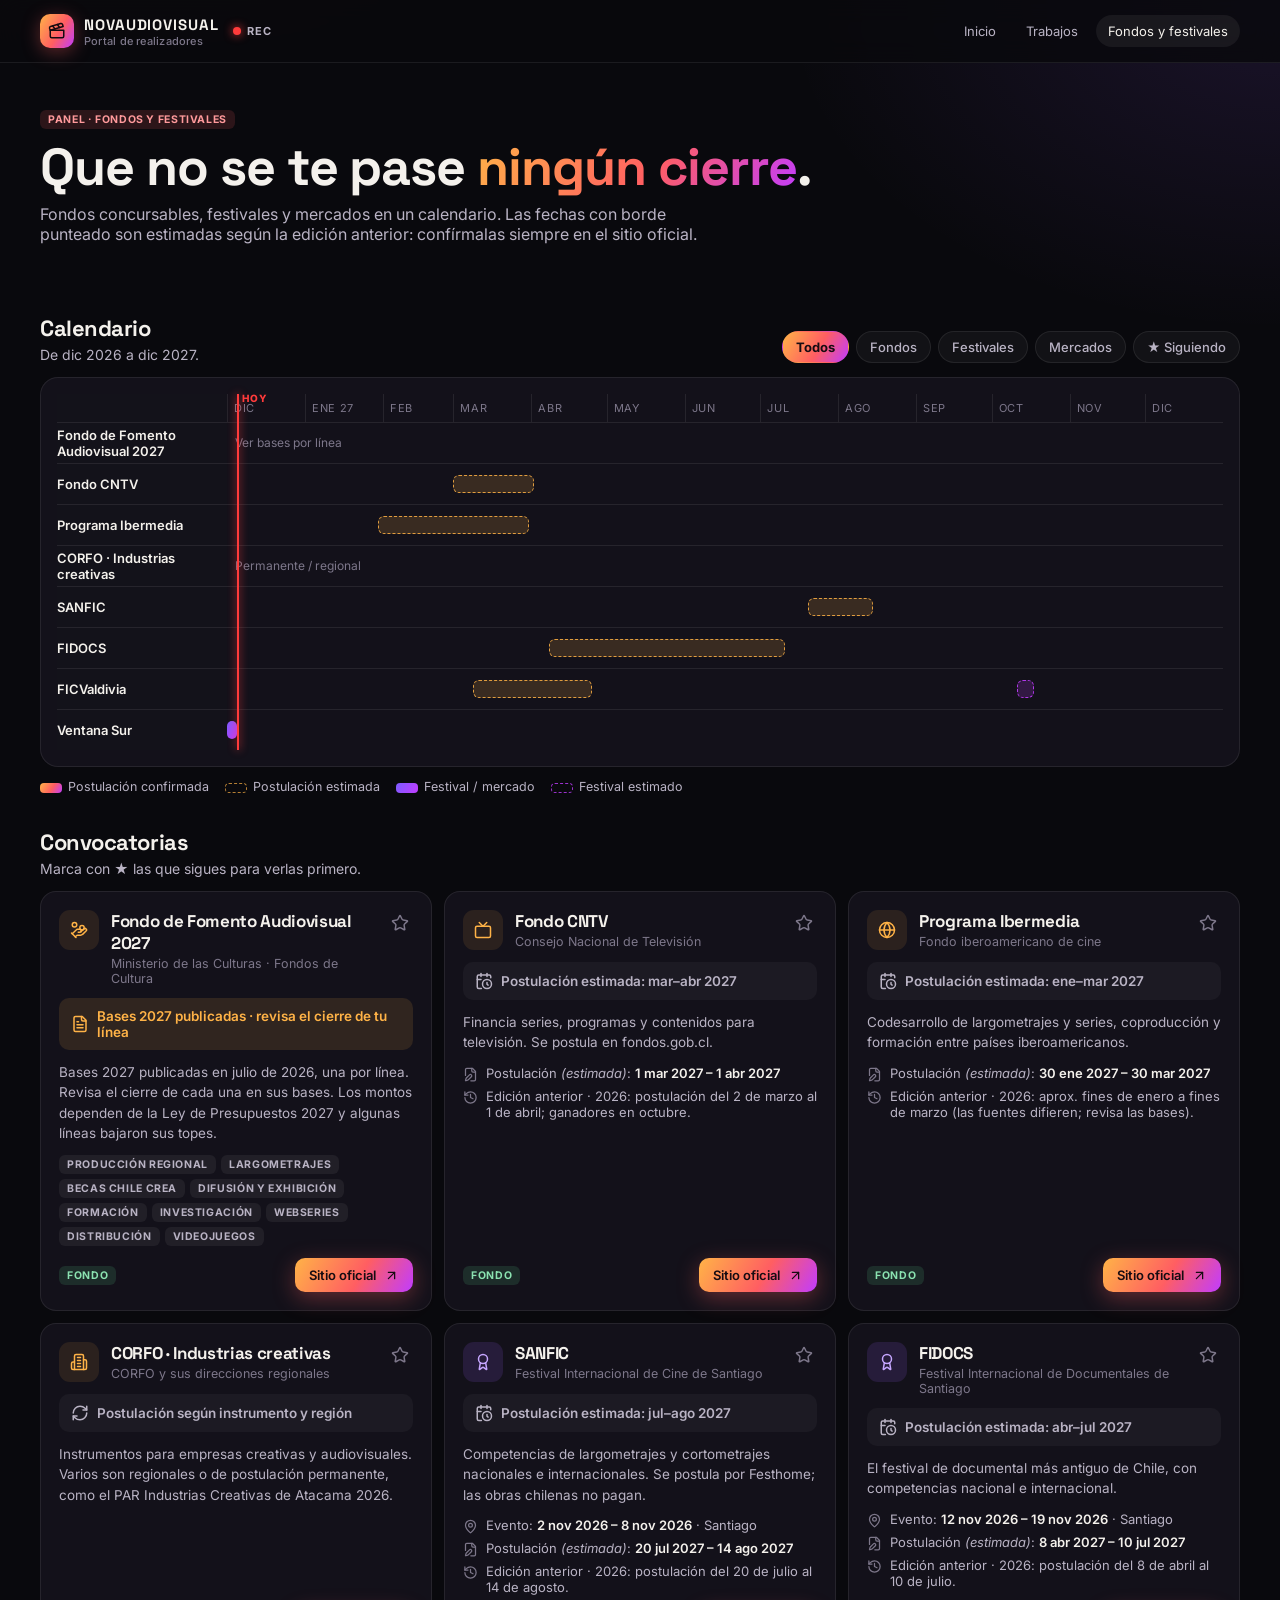
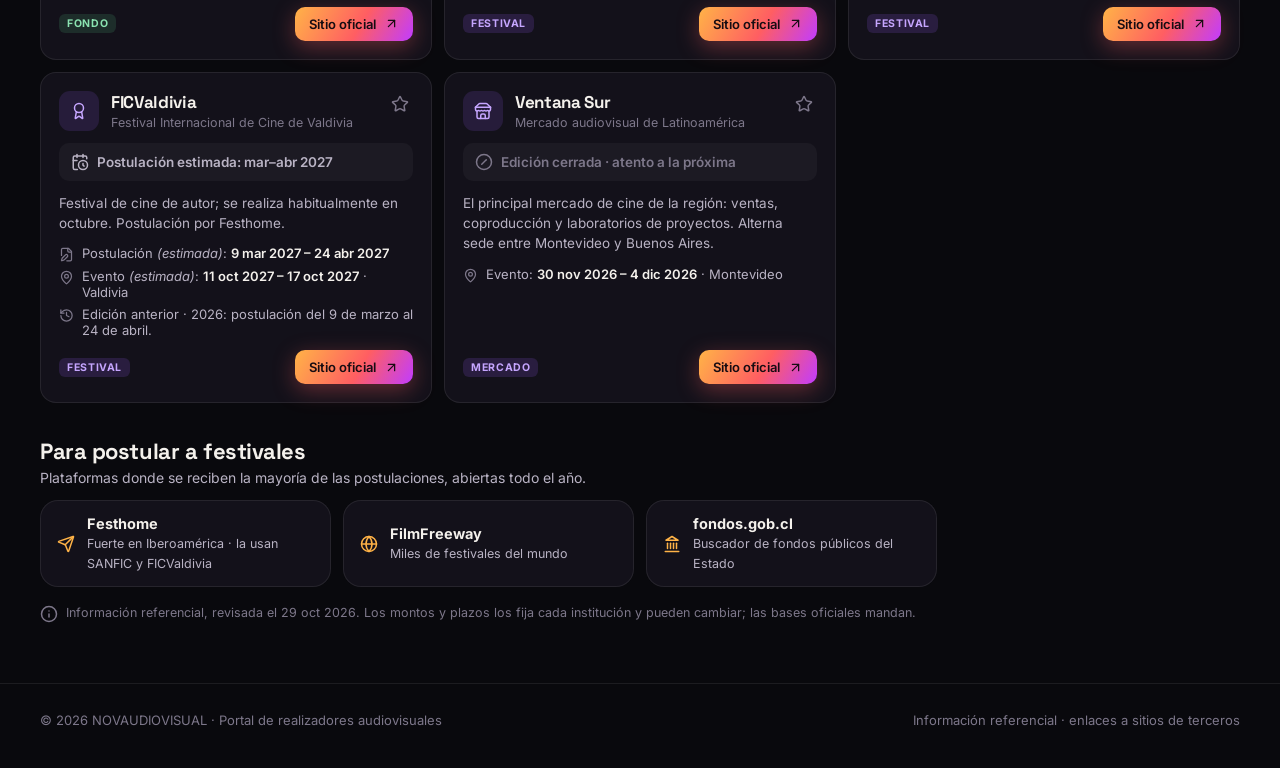
==== novaudiovisual-fondos.html @ a8619b36 "NOVAUDIOVISUAL: portada, panel Trabajos y panel Fondos y festivales Co-Authored-By: Claude Opus 5.5 " ====
<!DOCTYPE html>
<html lang="es">
<head>
  <meta charset="UTF-8" />
  <meta name="viewport" content="width=device-width, initial-scale=1.0, viewport-fit=cover" />
  <meta name="theme-color" content="#09090d" />
  <title>NOVAUDIOVISUAL · Fondos y festivales</title>
  <meta name="description" content="Calendario de fondos concursables, festivales y mercados audiovisuales: fechas de postulación confirmadas y ventanas estimadas, en un solo lugar." />
  <link rel="preconnect" href="https://fonts.googleapis.com" />
  <link href="https://fonts.googleapis.com/css2?family=Inter:wght@400;500;600;700;800&family=Space+Grotesk:wght@500;600;700&display=swap" rel="stylesheet" />
  <link rel="stylesheet" href="nova.css" />
  <script src="lucide.min.js"></script>
  <style>
    .hero{padding:44px 0 10px}
    .hero h1{font-size:clamp(30px,5vw,52px); line-height:1.02; margin:12px 0 10px; font-weight:700}
    .hero p.lead{color:var(--tx2); font-size:16px; max-width:680px; margin:0}

    .sec-head{display:flex; align-items:flex-end; justify-content:space-between; gap:16px; flex-wrap:wrap; margin:34px 0 14px}
    .sec-head h2{margin:0; font-size:22px}
    .sec-head p{margin:4px 0 0; color:var(--tx2); font-size:14px}
    .tabs{display:flex; gap:7px; flex-wrap:wrap}

    /* próximos hitos */
    .next{display:grid; grid-template-columns:repeat(auto-fill,minmax(230px,1fr)); gap:12px; margin-top:26px}
    .hito{padding:16px; display:flex; flex-direction:column; gap:6px}
    .hito .n{font-family:'Space Grotesk',sans-serif; font-size:34px; font-weight:700; line-height:1}
    .hito .n small{font-size:14px; font-weight:500; color:var(--tx2); margin-left:4px}
    .hito .t{font-weight:600}
    .hito .s{font-size:13px; color:var(--tx2)}

    /* línea de tiempo */
    .tl{padding:16px; overflow-x:auto}
    .tl-in{min-width:820px; position:relative}
    .tl-row{display:grid; grid-template-columns:170px 1fr; align-items:center; min-height:40px; border-top:1px solid var(--line)}
    .tl-row.head{border-top:0; min-height:28px}
    .tl-name{font-size:13px; font-weight:600; padding-right:10px; position:sticky; left:0; background:rgba(20,18,27,.95); z-index:2; height:100%; display:flex; align-items:center}
    .tl-track{position:relative; height:40px}
    .tl-months{display:grid; height:28px}
    .tl-months span{font-size:11px; color:var(--tx3); text-transform:uppercase; letter-spacing:.06em; border-left:1px solid var(--line); padding-left:6px; display:flex; align-items:center}
    .bar{position:absolute; top:11px; height:18px; border-radius:6px; min-width:6px}
    .bar.conv{background:var(--grad)}
    .bar.evento{background:linear-gradient(120deg,#7c5cff,#c13cff)}
    .bar.est{background:rgba(255,179,71,.16)!important; border:1.5px dashed rgba(255,179,71,.85)}
    .bar.est.evento{background:rgba(193,60,255,.18)!important; border-color:rgba(193,60,255,.9)}
    .today{position:absolute; top:0; bottom:0; width:2px; background:var(--rec); box-shadow:0 0 8px var(--rec); z-index:3}
    .today::after{content:'HOY'; position:absolute; top:-2px; left:5px; font-size:10px; font-weight:800; color:var(--rec); letter-spacing:.1em}
    .legend{display:flex; flex-wrap:wrap; gap:16px; font-size:12.5px; color:var(--tx2); margin-top:12px}
    .legend i{display:inline-block; width:22px; height:10px; border-radius:4px; margin-right:6px; vertical-align:middle}

    /* tarjetas */
    .grid{display:grid; grid-template-columns:repeat(auto-fill,minmax(340px,1fr)); gap:12px}
    .card{display:flex; flex-direction:column; gap:12px; padding:18px; border-radius:16px; background:var(--panel); border:1px solid var(--line)}
    .card.sigo{border-color:rgba(255,179,71,.45)}
    .card .top{display:flex; align-items:flex-start; gap:12px}
    .card .ico{width:40px; height:40px; border-radius:11px; display:grid; place-items:center; background:rgba(255,179,71,.1); color:var(--amber); flex:none}
    .card.festival .ico,.card.mercado .ico{background:rgba(155,92,255,.14); color:#c6a6ff}
    .card h3{margin:0; font-size:17px}
    .card .org{font-size:12.5px; color:var(--tx3); margin-top:2px}
    .star{margin-left:auto; background:none; border:0; color:var(--tx3); cursor:pointer; padding:4px; border-radius:8px}
    .star:hover{color:var(--tx)}
    .star.on{color:var(--amber)}
    .star.on svg{fill:currentColor}
    .status{display:flex; align-items:center; gap:8px; font-size:13.5px; font-weight:600; padding:10px 12px; border-radius:10px; background:rgba(255,255,255,.04)}
    .status.open{background:rgba(90,210,140,.12); color:#8be3b1}
    .status.soon{background:rgba(255,179,71,.12); color:var(--amber)}
    .status.est{background:rgba(255,255,255,.04); color:var(--tx2)}
    .status.closed{color:var(--tx3)}
    .dates{display:grid; gap:6px; font-size:13px; color:var(--tx2); margin:0; padding:0; list-style:none}
    .dates li{display:flex; gap:8px; align-items:flex-start}
    .dates b{color:var(--tx); font-weight:600}
    .dates .icon{width:15px; height:15px; margin-top:2px; color:var(--tx3)}
    .card .desc{margin:0; color:var(--tx2); font-size:13.5px; line-height:1.5}
    .lines{display:flex; flex-wrap:wrap; gap:5px}
    .card .actions{display:flex; gap:8px; flex-wrap:wrap; margin-top:auto}
    .card .btn{padding:9px 14px; font-size:13px; border-radius:10px}
    .empty{color:var(--tx3); font-size:14px; padding:20px 0}

    .tools{display:grid; grid-template-columns:repeat(auto-fill,minmax(250px,1fr)); gap:12px}
    .tool{display:flex; gap:12px; align-items:center; padding:14px 16px; text-decoration:none}
    .tool:hover{border-color:var(--line2)}
    .tool .icon{color:var(--amber)}
    .tool b{display:block; font-size:14.5px}
    .tool span{font-size:12.5px; color:var(--tx2)}
    .notice{margin-top:18px; font-size:12.5px; color:var(--tx3); display:flex; gap:8px; align-items:flex-start}

    @media (max-width:520px){ .grid{grid-template-columns:1fr} .hero{padding-top:28px} .tl-row{grid-template-columns:120px 1fr} }
  </style>
</head>
<body>

<header class="topbar">
  <div class="wrap">
    <a class="brand" href="index.html">
      <span class="logo"><i data-lucide="clapperboard" class="icon"></i></span>
      <span>NOVAUDIOVISUAL<small>Portal de realizadores</small></span>
    </a>
    <span class="rec">REC</span>
    <nav>
      <a href="index.html">Inicio</a>
      <a href="novaudiovisual-trabajos.html">Trabajos</a>
      <a href="novaudiovisual-fondos.html" class="on">Fondos y festivales</a>
    </nav>
  </div>
</header>

<main class="wrap">

  <section class="hero">
    <span class="tag cl">Panel · Fondos y festivales</span>
    <h1>Que no se te pase <span class="grad-text">ningún cierre</span>.</h1>
    <p class="lead">Fondos concursables, festivales y mercados en un calendario. Las fechas con borde punteado son estimadas según la edición anterior: confírmalas siempre en el sitio oficial.</p>
    <div id="next" class="next"></div>
  </section>

  <section>
    <div class="sec-head">
      <div>
        <h2>Calendario</h2>
        <p id="range"></p>
      </div>
      <div id="filters" class="tabs"></div>
    </div>
    <div class="glass tl"><div id="tl" class="tl-in"></div></div>
    <div class="legend">
      <span><i style="background:var(--grad)"></i>Postulación confirmada</span>
      <span><i style="border:1.5px dashed rgba(255,179,71,.7)"></i>Postulación estimada</span>
      <span><i style="background:linear-gradient(120deg,#7c5cff,#c13cff)"></i>Festival / mercado</span>
      <span><i style="border:1.5px dashed rgba(193,60,255,.8)"></i>Festival estimado</span>
    </div>
  </section>

  <section>
    <div class="sec-head">
      <div>
        <h2>Convocatorias</h2>
        <p>Marca con ★ las que sigues para verlas primero.</p>
      </div>
    </div>
    <div id="grid" class="grid"></div>
  </section>

  <section>
    <div class="sec-head"><div><h2>Para postular a festivales</h2><p>Plataformas donde se reciben la mayoría de las postulaciones, abiertas todo el año.</p></div></div>
    <div class="tools">
      <a class="glass tool" href="https://festhome.com/" target="_blank" rel="noopener"><i data-lucide="send" class="icon"></i><div><b>Festhome</b><span>Fuerte en Iberoamérica · la usan SANFIC y FICValdivia</span></div></a>
      <a class="glass tool" href="https://filmfreeway.com/" target="_blank" rel="noopener"><i data-lucide="globe" class="icon"></i><div><b>FilmFreeway</b><span>Miles de festivales del mundo</span></div></a>
      <a class="glass tool" href="https://www.fondos.gob.cl/" target="_blank" rel="noopener"><i data-lucide="landmark" class="icon"></i><div><b>fondos.gob.cl</b><span>Buscador de fondos públicos del Estado</span></div></a>
    </div>
    <p class="notice"><i data-lucide="info" class="icon"></i> <span>Información referencial, revisada el <span id="rev"></span>. Los montos y plazos los fija cada institución y pueden cambiar; las bases oficiales mandan.</span></p>
  </section>
</main>

<footer class="foot">
  <div class="wrap">
    <span>© <span id="yr"></span> NOVAUDIOVISUAL · Portal de realizadores audiovisuales</span>
    <span>Información referencial · enlaces a sitios de terceros</span>
  </div>
</footer>

<script>
(() => {
  const REVISADO = '2026-10-29';

  // Cada ventana: k = conv (postulación) | evento; est = estimada según edición anterior
  const ITEMS = [
    {id:'fondo-audiovisual', tipo:'fondo', n:'Fondo de Fomento Audiovisual 2027', org:'Ministerio de las Culturas · Fondos de Cultura', icon:'hand-coins',
     u:'https://www.fondosdecultura.cl/', bases:true,
     d:'Bases 2027 publicadas en julio de 2026, una por línea. Revisa el cierre de cada una en sus bases. Los montos dependen de la Ley de Presupuestos 2027 y algunas líneas bajaron sus topes.',
     lines:['Producción regional','Largometrajes','Becas Chile Crea','Difusión y exhibición','Formación','Investigación','Webseries','Distribución','Videojuegos'],
     w:[]},
    {id:'cntv', tipo:'fondo', n:'Fondo CNTV', org:'Consejo Nacional de Televisión', icon:'tv',
     u:'https://www.cntv.cl/', d:'Financia series, programas y contenidos para televisión. Se postula en fondos.gob.cl.',
     prev:'2026: postulación del 2 de marzo al 1 de abril; ganadores en octubre.',
     w:[{k:'conv', a:'2027-03-01', b:'2027-04-01', est:true}]},
    {id:'ibermedia', tipo:'fondo', n:'Programa Ibermedia', org:'Fondo iberoamericano de cine', icon:'globe',
     u:'https://www.programaibermedia.com/', d:'Codesarrollo de largometrajes y series, coproducción y formación entre países iberoamericanos.',
     prev:'2026: aprox. fines de enero a fines de marzo (las fuentes difieren; revisa las bases).',
     w:[{k:'conv', a:'2027-01-30', b:'2027-03-30', est:true}]},
    {id:'corfo', tipo:'fondo', n:'CORFO · Industrias creativas', org:'CORFO y sus direcciones regionales', icon:'building-2',
     u:'https://www.corfo.cl/', d:'Instrumentos para empresas creativas y audiovisuales. Varios son regionales o de postulación permanente, como el PAR Industrias Creativas de Atacama 2026.',
     permanente:true, w:[]},
    {id:'sanfic', tipo:'festival', n:'SANFIC', org:'Festival Internacional de Cine de Santiago', icon:'award',
     u:'https://sanfic.com/', d:'Competencias de largometrajes y cortometrajes nacionales e internacionales. Se postula por Festhome; las obras chilenas no pagan.',
     prev:'2026: postulación del 20 de julio al 14 de agosto.',
     w:[{k:'evento', a:'2026-11-02', b:'2026-11-08', lugar:'Santiago'}, {k:'conv', a:'2027-07-20', b:'2027-08-14', est:true}]},
    {id:'fidocs', tipo:'festival', n:'FIDOCS', org:'Festival Internacional de Documentales de Santiago', icon:'award',
     u:'https://fidocs.cl/', d:'El festival de documental más antiguo de Chile, con competencias nacional e internacional.',
     prev:'2026: postulación del 8 de abril al 10 de julio.',
     w:[{k:'evento', a:'2026-11-12', b:'2026-11-19', lugar:'Santiago'}, {k:'conv', a:'2027-04-08', b:'2027-07-10', est:true}]},
    {id:'ficvaldivia', tipo:'festival', n:'FICValdivia', org:'Festival Internacional de Cine de Valdivia', icon:'award',
     u:'https://ficvaldivia.cl/', d:'Festival de cine de autor; se realiza habitualmente en octubre. Postulación por Festhome.',
     prev:'2026: postulación del 9 de marzo al 24 de abril.',
     w:[{k:'conv', a:'2027-03-09', b:'2027-04-24', est:true}, {k:'evento', a:'2027-10-11', b:'2027-10-17', est:true, lugar:'Valdivia'}]},
    {id:'ventana-sur', tipo:'mercado', n:'Ventana Sur', org:'Mercado audiovisual de Latinoamérica', icon:'store',
     u:'https://ventana-sur.com/', d:'El principal mercado de cine de la región: ventas, coproducción y laboratorios de proyectos. Alterna sede entre Montevideo y Buenos Aires.',
     w:[{k:'evento', a:'2026-11-30', b:'2026-12-04', lugar:'Montevideo'}]}
  ];

  const TIPOS = {fondo:'Fondo', festival:'Festival', mercado:'Mercado'};
  const FILTERS = [['todos','Todos'],['fondo','Fondos'],['festival','Festivales'],['mercado','Mercados'],['sigo','★ Siguiendo']];
  const MES = ['ene','feb','mar','abr','may','jun','jul','ago','sep','oct','nov','dic'];
  const DAY = 864e5;

  const $ = s => document.querySelector(s);
  const icons = () => window.lucide && lucide.createIcons();
  const store = {
    get(k,d){ try{ return JSON.parse(localStorage.getItem(k)) ?? d }catch{ return d } },
    set(k,v){ try{ localStorage.setItem(k, JSON.stringify(v)) }catch{} }
  };
  const D = s => new Date(s + 'T00:00:00');
  const fmt = d => `${d.getDate()} ${MES[d.getMonth()]} ${d.getFullYear()}`;
  const fmtMes = d => `${MES[d.getMonth()]} ${d.getFullYear()}`;
  const today = new Date(); today.setHours(0,0,0,0);
  const days = (a,b) => Math.round((b - a) / DAY);

  let filter = new URLSearchParams(location.search).get('f') || 'todos';
  if(!FILTERS.some(f => f[0]===filter)) filter = 'todos';
  let sigo = store.get('nova_sigo', []);

  // Estado de un ítem: la ventana vigente o la próxima
  function status(it){
    if(it.bases)      return {c:'soon', t:'Bases 2027 publicadas · revisa el cierre de tu línea', ico:'file-text'};
    if(it.permanente) return {c:'est',  t:'Postulación según instrumento y región', ico:'refresh-cw'};
    const w = it.w.filter(x => D(x.b) >= today).sort((x,y) => D(x.a) - D(y.a))[0];
    if(!w) return {c:'closed', t:'Edición cerrada · atento a la próxima', ico:'circle-slash'};
    const a = D(w.a), b = D(w.b), conv = w.k==='conv';
    if(a <= today){
      if(w.est) return {c:'est', t:`Posiblemente ${conv?'abierta':'en curso'} (estimado)`, ico:'help-circle'};
      const n = days(today,b);
      return {c:'open', t: conv ? `Abierta · cierra en ${n} día${n===1?'':'s'}` : `En curso · termina en ${n} día${n===1?'':'s'}`, ico:'radio'};
    }
    const what = conv ? 'Postulación' : (it.tipo==='mercado' ? 'Mercado' : 'Festival');
    if(w.est) return {c:'est', t:`${what} estimada: ${MES[a.getMonth()]}${a.getMonth()!==b.getMonth()?'–'+MES[b.getMonth()]:''} ${b.getFullYear()}`, ico:'calendar-clock'};
    const n = days(today,a);
    return {c:'soon', t:`${what} en ${n} día${n===1?'':'s'} · ${fmt(a)}`, ico:'calendar-check'};
  }

  function visible(){
    return ITEMS.filter(it => filter==='todos' || (filter==='sigo' ? sigo.includes(it.id) : it.tipo===filter));
  }

  // ----- próximos hitos (solo fechas confirmadas) -----
  function renderNext(){
    const hitos = [];
    ITEMS.forEach(it => it.w.forEach(w => {
      if(w.est) return;
      const a = D(w.a), b = D(w.b);
      if(a > today) hitos.push({it, w, d:a, verbo: w.k==='conv' ? 'abre postulación' : 'comienza'});
      else if(b >= today) hitos.push({it, w, d:b, verbo: w.k==='conv' ? 'cierra postulación' : 'termina'});
    }));
    hitos.sort((x,y) => x.d - y.d);
    $('#next').innerHTML = hitos.slice(0,4).map(h => {
      const n = days(today,h.d);
      return `<div class="glass hito">
        <span class="n">${n===0?'Hoy':n}${n===0?'':`<small>día${n===1?'':'s'}</small>`}</span>
        <span class="t">${h.it.n} ${h.verbo}</span>
        <span class="s">${fmt(h.d)}${h.w.lugar?' · '+h.w.lugar:''}</span>
      </div>`;
    }).join('');
  }

  // ----- línea de tiempo: mes actual + 12 -----
  const start = new Date(today.getFullYear(), today.getMonth(), 1);
  const end = new Date(today.getFullYear(), today.getMonth() + 13, 1);
  const span = end - start;
  const pct = d => Math.max(0, Math.min(100, (d - start) / span * 100));

  function renderTL(){
    $('#range').textContent = `De ${fmtMes(start)} a ${fmtMes(new Date(end - DAY))}.`;
    const months = [];
    for(let i=0;i<13;i++) months.push(new Date(start.getFullYear(), start.getMonth()+i, 1));
    const head = `<div class="tl-row head"><div class="tl-name"></div><div class="tl-months" style="grid-template-columns:${months.map(m => (new Date(m.getFullYear(),m.getMonth()+1,1)-m)+'fr').join(' ')}">${months.map(m => `<span>${MES[m.getMonth()]}${m.getMonth()===0?' '+String(m.getFullYear()).slice(2):''}</span>`).join('')}</div></div>`;
    const rows = visible().map(it => {
      const bars = it.w.filter(w => D(w.b) >= start && D(w.a) < end).map(w => {
        const l = pct(D(w.a)), r = pct(new Date(D(w.b).getTime() + DAY));
        const tip = `${w.k==='conv'?'Postulación':'Evento'}${w.est?' (estimada)':''}: ${fmt(D(w.a))} – ${fmt(D(w.b))}`;
        return `<span class="bar ${w.k}${w.est?' est':''}" style="left:${l}%;width:${r-l}%" title="${tip}"></span>`;
      }).join('');
      const note = !it.w.length ? `<span style="position:absolute;left:8px;top:12px;font-size:12px;color:var(--tx3)">${it.bases?'Ver bases por línea':'Permanente / regional'}</span>` : '';
      return `<div class="tl-row"><div class="tl-name">${it.n}</div><div class="tl-track">${bars}${note}</div></div>`;
    }).join('');
    $('#tl').innerHTML = head + (rows || `<p class="empty">No sigues ninguna convocatoria todavía.</p>`) +
      `<div class="today" style="left:calc(170px + (100% - 170px) * ${pct(today)/100})"></div>`;
    // ajusta la línea HOY al ancho real de la columna de nombres
    const nameW = $('#tl .tl-name')?.offsetWidth || 170;
    $('#tl .today').style.left = `calc(${nameW}px + (100% - ${nameW}px) * ${pct(today)/100})`;
  }

  // ----- tarjetas -----
  function renderCards(){
    const list = visible().sort((a,b) => sigo.includes(b.id) - sigo.includes(a.id));
    $('#grid').innerHTML = list.map(it => {
      const s = status(it), on = sigo.includes(it.id);
      const fechas = it.w.map(w => `<li><i data-lucide="${w.k==='conv'?'file-pen':'map-pin'}" class="icon"></i><span>${w.k==='conv'?'Postulación':'Evento'}${w.est?' <em>(estimada)</em>':''}: <b>${fmt(D(w.a))} – ${fmt(D(w.b))}</b>${w.lugar?' · '+w.lugar:''}</span></li>`).join('')
        + (it.prev ? `<li><i data-lucide="history" class="icon"></i><span>Edición anterior · ${it.prev}</span></li>` : '');
      const ics = it.w.some(w => !w.est && D(w.b) >= today)
        ? `<button class="btn btn-ghost" data-ics="${it.id}"><i data-lucide="calendar-plus" class="icon"></i> Agregar al calendario</button>` : '';
      const [tn,tc] = it.tipo==='fondo' ? ['Fondo','gob'] : [TIPOS[it.tipo],'free'];
      return `<article class="card ${it.tipo}${on?' sigo':''}">
        <div class="top">
          <span class="ico"><i data-lucide="${it.icon}" class="icon"></i></span>
          <div><h3>${it.n}</h3><div class="org">${it.org}</div></div>
          <button class="star${on?' on':''}" data-star="${it.id}" title="${on?'Dejar de seguir':'Seguir'}" aria-label="Seguir ${it.n}"><i data-lucide="star" class="icon"></i></button>
        </div>
        <div class="status ${s.c}"><i data-lucide="${s.ico}" class="icon"></i>${s.t}</div>
        <p class="desc">${it.d}</p>
        ${it.lines ? `<div class="lines">${it.lines.map(l => `<span class="tag">${l}</span>`).join('')}</div>` : ''}
        ${fechas ? `<ul class="dates">${fechas}</ul>` : ''}
        <div class="actions">
          <span class="tag ${tc}" style="align-self:center">${tn}</span>
          <span style="flex:1"></span>
          ${ics}
          <a class="btn btn-main" href="${it.u}" target="_blank" rel="noopener">Sitio oficial <i data-lucide="arrow-up-right" class="icon" style="width:15px;height:15px"></i></a>
        </div>
      </article>`;
    }).join('') || `<p class="empty">Marca con ★ las convocatorias que te interesan y aparecerán aquí.</p>`;
  }

  // ----- .ics para fechas confirmadas -----
  function ics(it){
    const z = d => d.toISOString().slice(0,10).replace(/-/g,'');
    const ev = it.w.filter(w => !w.est && D(w.b) >= today).map((w,i) => {
      const t = w.k==='conv' ? `Cierre postulación ${it.n}` : `${it.n}${w.lugar?' · '+w.lugar:''}`;
      const a = w.k==='conv' ? D(w.b) : D(w.a);
      const b = new Date(D(w.b).getTime() + DAY);
      return ['BEGIN:VEVENT', `UID:${it.id}-${i}@novaudiovisual`, `DTSTAMP:${z(new Date())}T000000Z`,
        `DTSTART;VALUE=DATE:${z(a)}`, `DTEND;VALUE=DATE:${z(b)}`, `SUMMARY:${t}`, `URL:${it.u}`,
        'BEGIN:VALARM','TRIGGER:-P3D','ACTION:DISPLAY',`DESCRIPTION:${t}`,'END:VALARM','END:VEVENT'].join('\r\n');
    });
    const body = ['BEGIN:VCALENDAR','VERSION:2.0','PRODID:-//NOVAUDIOVISUAL//ES', ...ev, 'END:VCALENDAR'].join('\r\n');
    const a = document.createElement('a');
    a.href = URL.createObjectURL(new Blob([body], {type:'text/calendar'}));
    a.download = `${it.id}.ics`; a.click();
    setTimeout(() => URL.revokeObjectURL(a.href), 1000);
  }

  function render(){
    $('#filters').innerHTML = FILTERS.map(([v,t]) => `<button class="chip${v===filter?' on':''}" data-f="${v}">${t}</button>`).join('');
    renderTL(); renderCards(); icons();
  }

  $('#filters').addEventListener('click', e => {
    const c = e.target.closest('[data-f]'); if(!c) return;
    filter = c.dataset.f; render();
    const u = new URL(location.href); filter==='todos' ? u.searchParams.delete('f') : u.searchParams.set('f', filter);
    history.replaceState(null,'',u);
  });
  $('#grid').addEventListener('click', e => {
    const st = e.target.closest('[data-star]');
    if(st){
      const id = st.dataset.star;
      sigo = sigo.includes(id) ? sigo.filter(x => x!==id) : [...sigo, id];
      store.set('nova_sigo', sigo); render(); return;
    }
    const ic = e.target.closest('[data-ics]');
    if(ic) ics(ITEMS.find(x => x.id===ic.dataset.ics));
  });
  addEventListener('resize', renderTL);

  $('#rev').textContent = fmt(D(REVISADO));
  $('#yr').textContent = new Date().getFullYear();
  renderNext(); render();
})();
</script>
</body>
</html>
---- nova.css ----
/* NOVAUDIOVISUAL · estilos compartidos */
:root{
  --bg:#09090d; --bg2:#111118; --panel:rgba(24,22,32,.72); --panel2:rgba(34,30,44,.85);
  --line:rgba(255,255,255,.08); --line2:rgba(255,179,71,.35);
  --tx:#f4f1ec; --tx2:#b9b3c4; --tx3:#7d778a;
  --amber:#ffb347; --coral:#ff5e62; --violet:#9b5cff; --rec:#ff3b3b;
  --grad:linear-gradient(120deg,#ffb347 0%,#ff5e62 55%,#c13cff 100%);
  --r:18px;
}
*{box-sizing:border-box}
html,body{margin:0}
body{
  font-family:'Inter',ui-sans-serif,system-ui,sans-serif; color:var(--tx); min-height:100vh;
  background:
    radial-gradient(900px 500px at 10% -10%, rgba(255,94,98,.13), transparent 60%),
    radial-gradient(900px 600px at 100% 0%, rgba(155,92,255,.12), transparent 55%),
    var(--bg);
  -webkit-font-smoothing:antialiased;
}
a{color:inherit}
h1,h2,h3,.display{font-family:'Space Grotesk','Inter',sans-serif; letter-spacing:-.02em}
.wrap{max-width:1240px; margin:0 auto; padding:0 20px}
.glass{background:var(--panel); border:1px solid var(--line); border-radius:var(--r); backdrop-filter:blur(14px) saturate(130%); -webkit-backdrop-filter:blur(14px) saturate(130%)}
.grad-text{background:var(--grad); -webkit-background-clip:text; background-clip:text; color:transparent}
.icon{width:18px; height:18px; flex:none}

/* barra superior */
.topbar{position:sticky; top:0; z-index:50; background:rgba(9,9,13,.82); backdrop-filter:blur(12px); -webkit-backdrop-filter:blur(12px); border-bottom:1px solid var(--line)}
.topbar .wrap{display:flex; align-items:center; gap:14px; height:62px}
.brand{display:flex; align-items:center; gap:10px; text-decoration:none; font-family:'Space Grotesk',sans-serif; font-weight:700; letter-spacing:.06em; font-size:15px}
.brand .logo{width:34px; height:34px; border-radius:10px; display:grid; place-items:center; background:var(--grad); color:#140b10; box-shadow:0 4px 18px rgba(255,94,98,.35)}
.brand small{display:block; font-family:'Inter'; font-weight:500; letter-spacing:.02em; font-size:11px; color:var(--tx3)}
.rec{display:inline-flex; align-items:center; gap:6px; font-size:11px; font-weight:700; letter-spacing:.12em; color:var(--tx2)}
.rec::before{content:''; width:8px; height:8px; border-radius:50%; background:var(--rec); box-shadow:0 0 10px var(--rec); animation:blink 1.4s steps(2) infinite}
@keyframes blink{50%{opacity:.25}}
.topbar nav{margin-left:auto; display:flex; gap:6px}
.topbar nav a{font-size:13px; color:var(--tx2); text-decoration:none; padding:8px 12px; border-radius:999px}
.topbar nav a:hover,.topbar nav a.on{color:var(--tx); background:rgba(255,255,255,.06)}

/* botones y chips */
.btn{display:inline-flex; align-items:center; justify-content:center; gap:8px; border:0; cursor:pointer; font:600 14px 'Inter'; padding:12px 20px; border-radius:12px; text-decoration:none; transition:transform .12s, box-shadow .2s, background .2s}
.btn:active{transform:scale(.97)}
.btn-main{background:var(--grad); color:#170c12; box-shadow:0 6px 22px rgba(255,94,98,.35)}
.btn-main:hover{box-shadow:0 8px 28px rgba(255,94,98,.5)}
.btn-ghost{background:rgba(255,255,255,.05); color:var(--tx); border:1px solid var(--line)}
.btn-ghost:hover{border-color:var(--line2)}
.chip{display:inline-flex; align-items:center; gap:6px; padding:7px 13px; border-radius:999px; font-size:13px; font-weight:500; color:var(--tx2); background:rgba(255,255,255,.04); border:1px solid var(--line); cursor:pointer; white-space:nowrap; transition:all .15s; font-family:inherit}
.chip:hover{color:var(--tx); border-color:rgba(255,255,255,.2)}
.chip.on{color:#170c12; background:var(--grad); border-color:transparent; font-weight:700}
.tag{display:inline-block; font-size:10.5px; font-weight:700; letter-spacing:.06em; text-transform:uppercase; padding:3px 8px; border-radius:6px; background:rgba(255,255,255,.06); color:var(--tx2)}
.tag.cl{background:rgba(255,94,98,.14); color:#ff9a9c}
.tag.free{background:rgba(155,92,255,.16); color:#c6a6ff}
.tag.int{background:rgba(80,180,255,.14); color:#8fd0ff}
.tag.gob{background:rgba(90,210,140,.14); color:#8be3b1}

input,select{font:inherit; color:var(--tx); background:rgba(0,0,0,.35); border:1px solid var(--line); border-radius:12px; padding:12px 14px; outline:none; width:100%}
input:focus,select:focus{border-color:var(--line2); box-shadow:0 0 0 3px rgba(255,179,71,.12)}
select option{background:#16141d}

footer.foot{border-top:1px solid var(--line); margin-top:60px; padding:28px 0 40px; color:var(--tx3); font-size:13px}
footer.foot .wrap{display:flex; flex-wrap:wrap; gap:10px 24px; justify-content:space-between}

@media (max-width:720px){
  .topbar nav{display:none}
  .wrap{padding:0 16px}
}
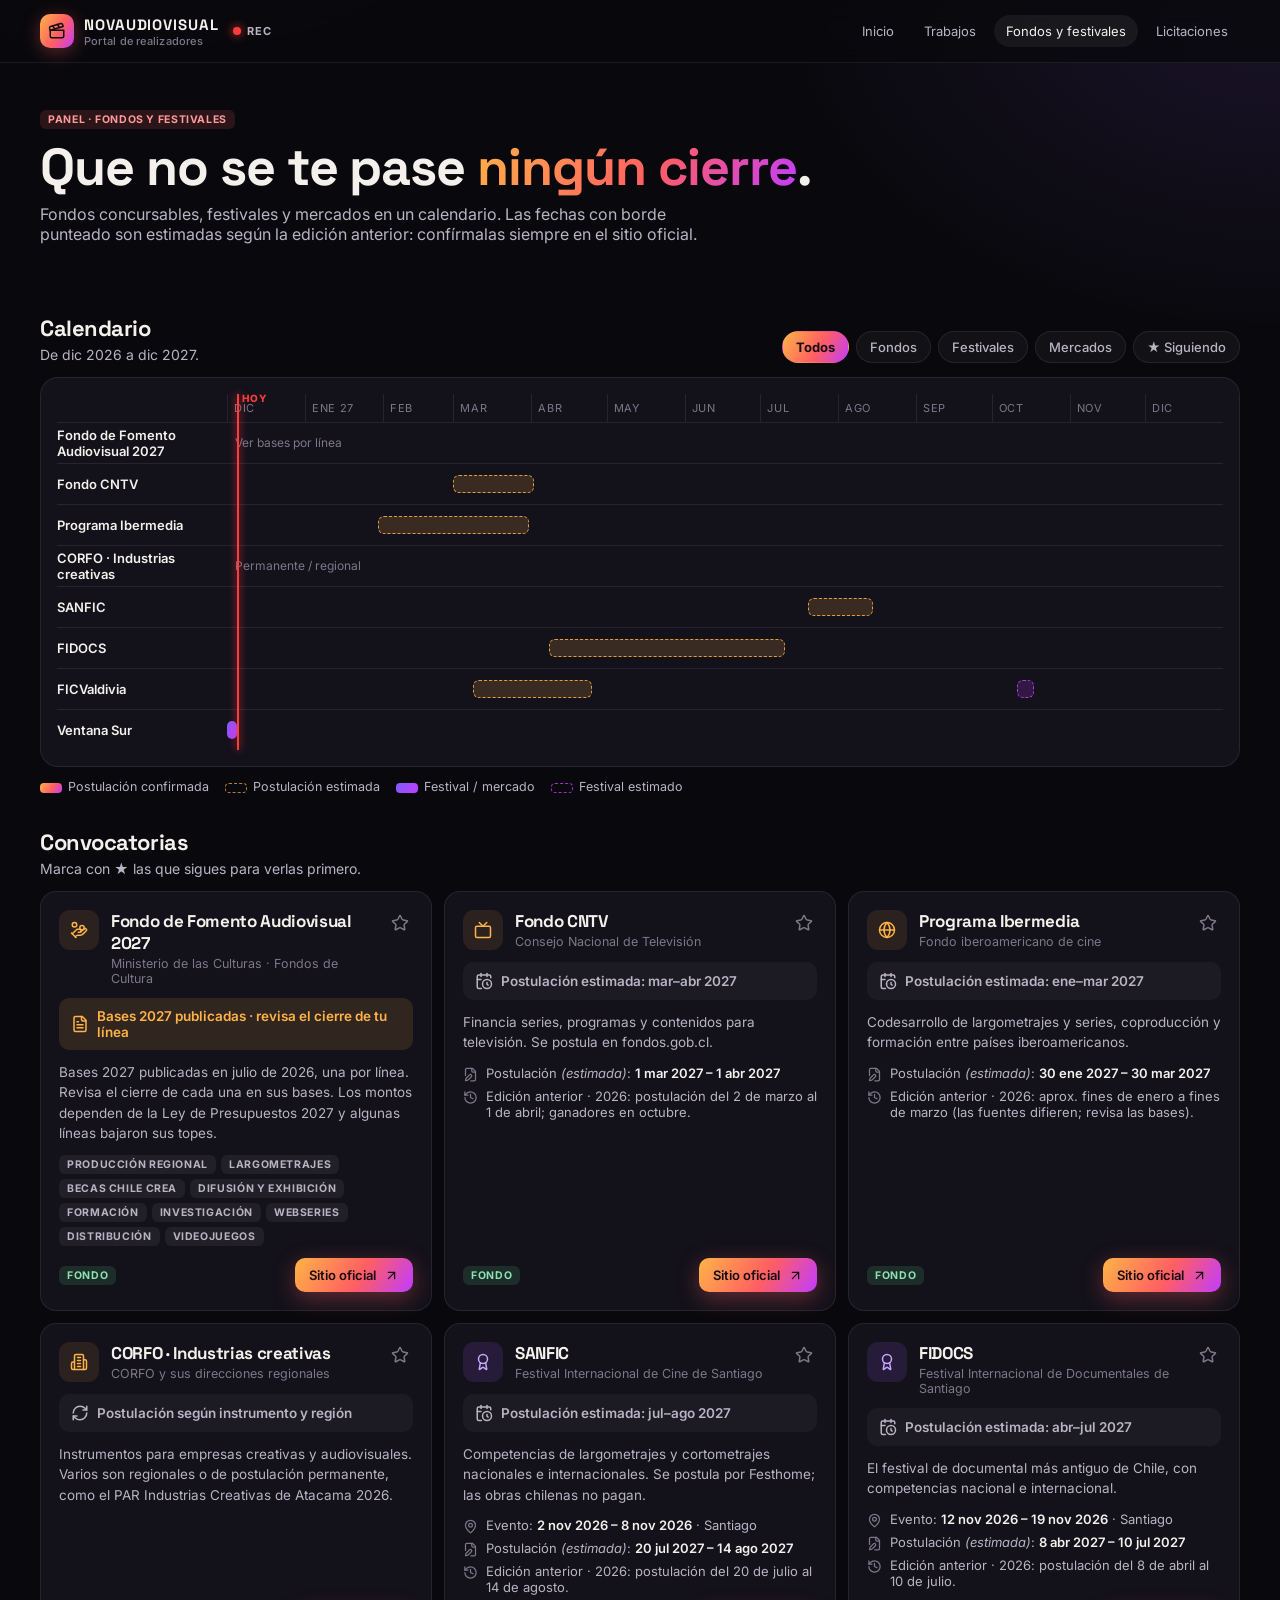
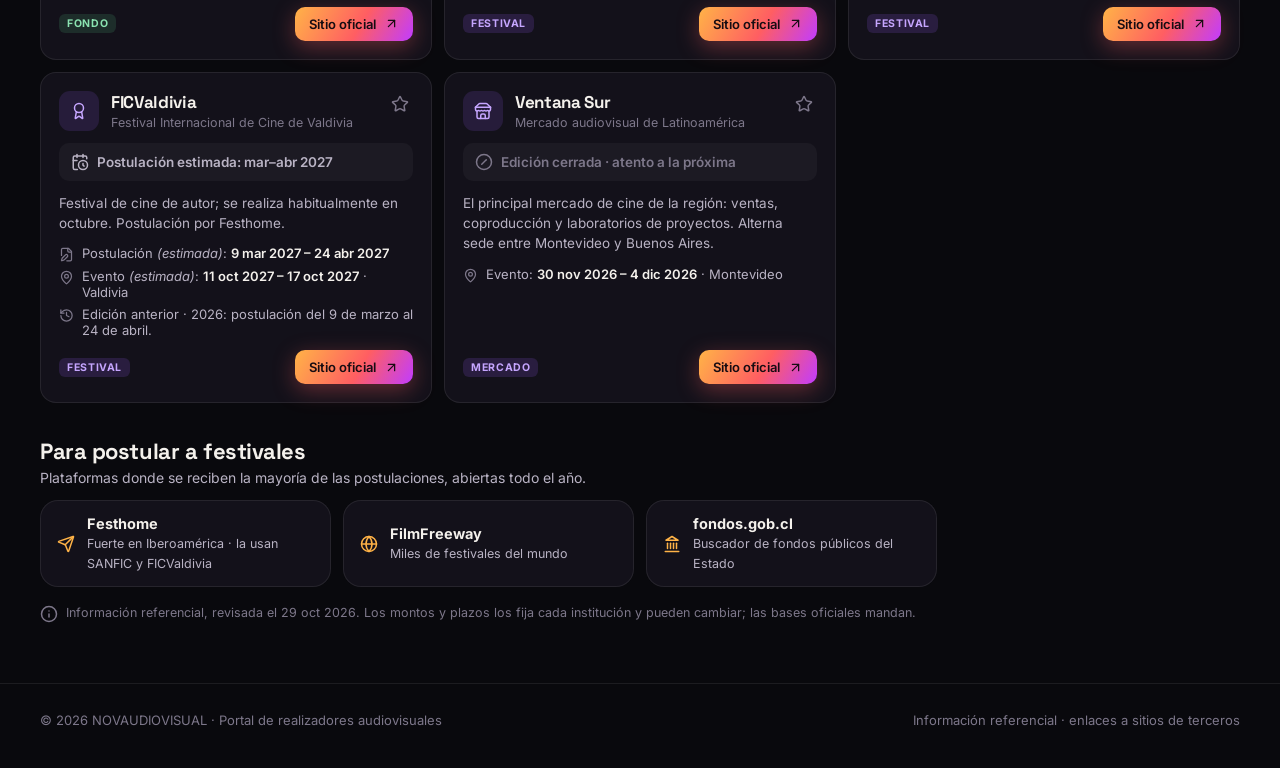
==== commit ffb1dbe9: "Licitaciones públicas y panel con postulaciones, mercado y preferencias - novaudiovisual-licitacione" ====
--- a/novaudiovisual-fondos.html
+++ b/novaudiovisual-fondos.html
@@ -6,6 +6,28 @@
   <meta name="theme-color" content="#09090d" />
   <title>NOVAUDIOVISUAL · Fondos y festivales</title>
   <meta name="description" content="Calendario de fondos concursables, festivales y mercados audiovisuales: fechas de postulación confirmadas y ventanas estimadas, en un solo lugar." />
+  <link rel="canonical" href="https://simonrovi-web.github.io/novaudiovisual/novaudiovisual-fondos.html" />
+  <link rel="manifest" href="manifest.json" />
+  <link rel="icon" type="image/png" sizes="32x32" href="favicon-32.png" />
+  <link rel="icon" type="image/png" sizes="192x192" href="icon-192.png" />
+  <link rel="apple-touch-icon" href="apple-touch-icon.png" />
+  <meta name="apple-mobile-web-app-capable" content="yes" />
+  <meta name="mobile-web-app-capable" content="yes" />
+  <meta name="apple-mobile-web-app-status-bar-style" content="black-translucent" />
+  <meta name="apple-mobile-web-app-title" content="NOVAUDIOVISUAL" />
+  <meta property="og:type" content="website" />
+  <meta property="og:site_name" content="NOVAUDIOVISUAL" />
+  <meta property="og:locale" content="es_CL" />
+  <meta property="og:title" content="NOVAUDIOVISUAL · Fondos y festivales" />
+  <meta property="og:description" content="Calendario de fondos concursables, festivales y mercados audiovisuales: fechas de postulación confirmadas y ventanas estimadas, en un solo lugar." />
+  <meta property="og:url" content="https://simonrovi-web.github.io/novaudiovisual/novaudiovisual-fondos.html" />
+  <meta property="og:image" content="https://simonrovi-web.github.io/novaudiovisual/og-image.png" />
+  <meta property="og:image:width" content="1200" />
+  <meta property="og:image:height" content="630" />
+  <meta name="twitter:card" content="summary_large_image" />
+  <meta name="twitter:title" content="NOVAUDIOVISUAL · Fondos y festivales" />
+  <meta name="twitter:description" content="Calendario de fondos concursables, festivales y mercados audiovisuales: fechas de postulación confirmadas y ventanas estimadas, en un solo lugar." />
+  <meta name="twitter:image" content="https://simonrovi-web.github.io/novaudiovisual/og-image.png" />
   <link rel="preconnect" href="https://fonts.googleapis.com" />
   <link href="https://fonts.googleapis.com/css2?family=Inter:wght@400;500;600;700;800&family=Space+Grotesk:wght@500;600;700&display=swap" rel="stylesheet" />
   <link rel="stylesheet" href="nova.css" />
@@ -99,6 +121,7 @@
       <a href="index.html">Inicio</a>
       <a href="novaudiovisual-trabajos.html">Trabajos</a>
       <a href="novaudiovisual-fondos.html" class="on">Fondos y festivales</a>
+      <a href="novaudiovisual-licitaciones.html">Licitaciones</a>
     </nav>
   </div>
 </header>
@@ -158,43 +181,10 @@
 </footer>
 
 <script>
-(() => {
-  const REVISADO = '2026-10-29';
-
+(async () => {
+  // Los datos viven en fondos.json (también los usa el radar de Telegram para avisar aperturas y cierres).
   // Cada ventana: k = conv (postulación) | evento; est = estimada según edición anterior
-  const ITEMS = [
-    {id:'fondo-audiovisual', tipo:'fondo', n:'Fondo de Fomento Audiovisual 2027', org:'Ministerio de las Culturas · Fondos de Cultura', icon:'hand-coins',
-     u:'https://www.fondosdecultura.cl/', bases:true,
-     d:'Bases 2027 publicadas en julio de 2026, una por línea. Revisa el cierre de cada una en sus bases. Los montos dependen de la Ley de Presupuestos 2027 y algunas líneas bajaron sus topes.',
-     lines:['Producción regional','Largometrajes','Becas Chile Crea','Difusión y exhibición','Formación','Investigación','Webseries','Distribución','Videojuegos'],
-     w:[]},
-    {id:'cntv', tipo:'fondo', n:'Fondo CNTV', org:'Consejo Nacional de Televisión', icon:'tv',
-     u:'https://www.cntv.cl/', d:'Financia series, programas y contenidos para televisión. Se postula en fondos.gob.cl.',
-     prev:'2026: postulación del 2 de marzo al 1 de abril; ganadores en octubre.',
-     w:[{k:'conv', a:'2027-03-01', b:'2027-04-01', est:true}]},
-    {id:'ibermedia', tipo:'fondo', n:'Programa Ibermedia', org:'Fondo iberoamericano de cine', icon:'globe',
-     u:'https://www.programaibermedia.com/', d:'Codesarrollo de largometrajes y series, coproducción y formación entre países iberoamericanos.',
-     prev:'2026: aprox. fines de enero a fines de marzo (las fuentes difieren; revisa las bases).',
-     w:[{k:'conv', a:'2027-01-30', b:'2027-03-30', est:true}]},
-    {id:'corfo', tipo:'fondo', n:'CORFO · Industrias creativas', org:'CORFO y sus direcciones regionales', icon:'building-2',
-     u:'https://www.corfo.cl/', d:'Instrumentos para empresas creativas y audiovisuales. Varios son regionales o de postulación permanente, como el PAR Industrias Creativas de Atacama 2026.',
-     permanente:true, w:[]},
-    {id:'sanfic', tipo:'festival', n:'SANFIC', org:'Festival Internacional de Cine de Santiago', icon:'award',
-     u:'https://sanfic.com/', d:'Competencias de largometrajes y cortometrajes nacionales e internacionales. Se postula por Festhome; las obras chilenas no pagan.',
-     prev:'2026: postulación del 20 de julio al 14 de agosto.',
-     w:[{k:'evento', a:'2026-11-02', b:'2026-11-08', lugar:'Santiago'}, {k:'conv', a:'2027-07-20', b:'2027-08-14', est:true}]},
-    {id:'fidocs', tipo:'festival', n:'FIDOCS', org:'Festival Internacional de Documentales de Santiago', icon:'award',
-     u:'https://fidocs.cl/', d:'El festival de documental más antiguo de Chile, con competencias nacional e internacional.',
-     prev:'2026: postulación del 8 de abril al 10 de julio.',
-     w:[{k:'evento', a:'2026-11-12', b:'2026-11-19', lugar:'Santiago'}, {k:'conv', a:'2027-04-08', b:'2027-07-10', est:true}]},
-    {id:'ficvaldivia', tipo:'festival', n:'FICValdivia', org:'Festival Internacional de Cine de Valdivia', icon:'award',
-     u:'https://ficvaldivia.cl/', d:'Festival de cine de autor; se realiza habitualmente en octubre. Postulación por Festhome.',
-     prev:'2026: postulación del 9 de marzo al 24 de abril.',
-     w:[{k:'conv', a:'2027-03-09', b:'2027-04-24', est:true}, {k:'evento', a:'2027-10-11', b:'2027-10-17', est:true, lugar:'Valdivia'}]},
-    {id:'ventana-sur', tipo:'mercado', n:'Ventana Sur', org:'Mercado audiovisual de Latinoamérica', icon:'store',
-     u:'https://ventana-sur.com/', d:'El principal mercado de cine de la región: ventas, coproducción y laboratorios de proyectos. Alterna sede entre Montevideo y Buenos Aires.',
-     w:[{k:'evento', a:'2026-11-30', b:'2026-12-04', lugar:'Montevideo'}]}
-  ];
+  const { revisado: REVISADO, items: ITEMS } = await fetch('fondos.json').then(r => r.json());
 
   const TIPOS = {fondo:'Fondo', festival:'Festival', mercado:'Mercado'};
   const FILTERS = [['todos','Todos'],['fondo','Fondos'],['festival','Festivales'],['mercado','Mercados'],['sigo','★ Siguiendo']];
@@ -362,5 +352,6 @@
   renderNext(); render();
 })();
 </script>
+<script>if('serviceWorker' in navigator) addEventListener('load', () => navigator.serviceWorker.register('sw.js').catch(() => {}));</script>
 </body>
 </html>
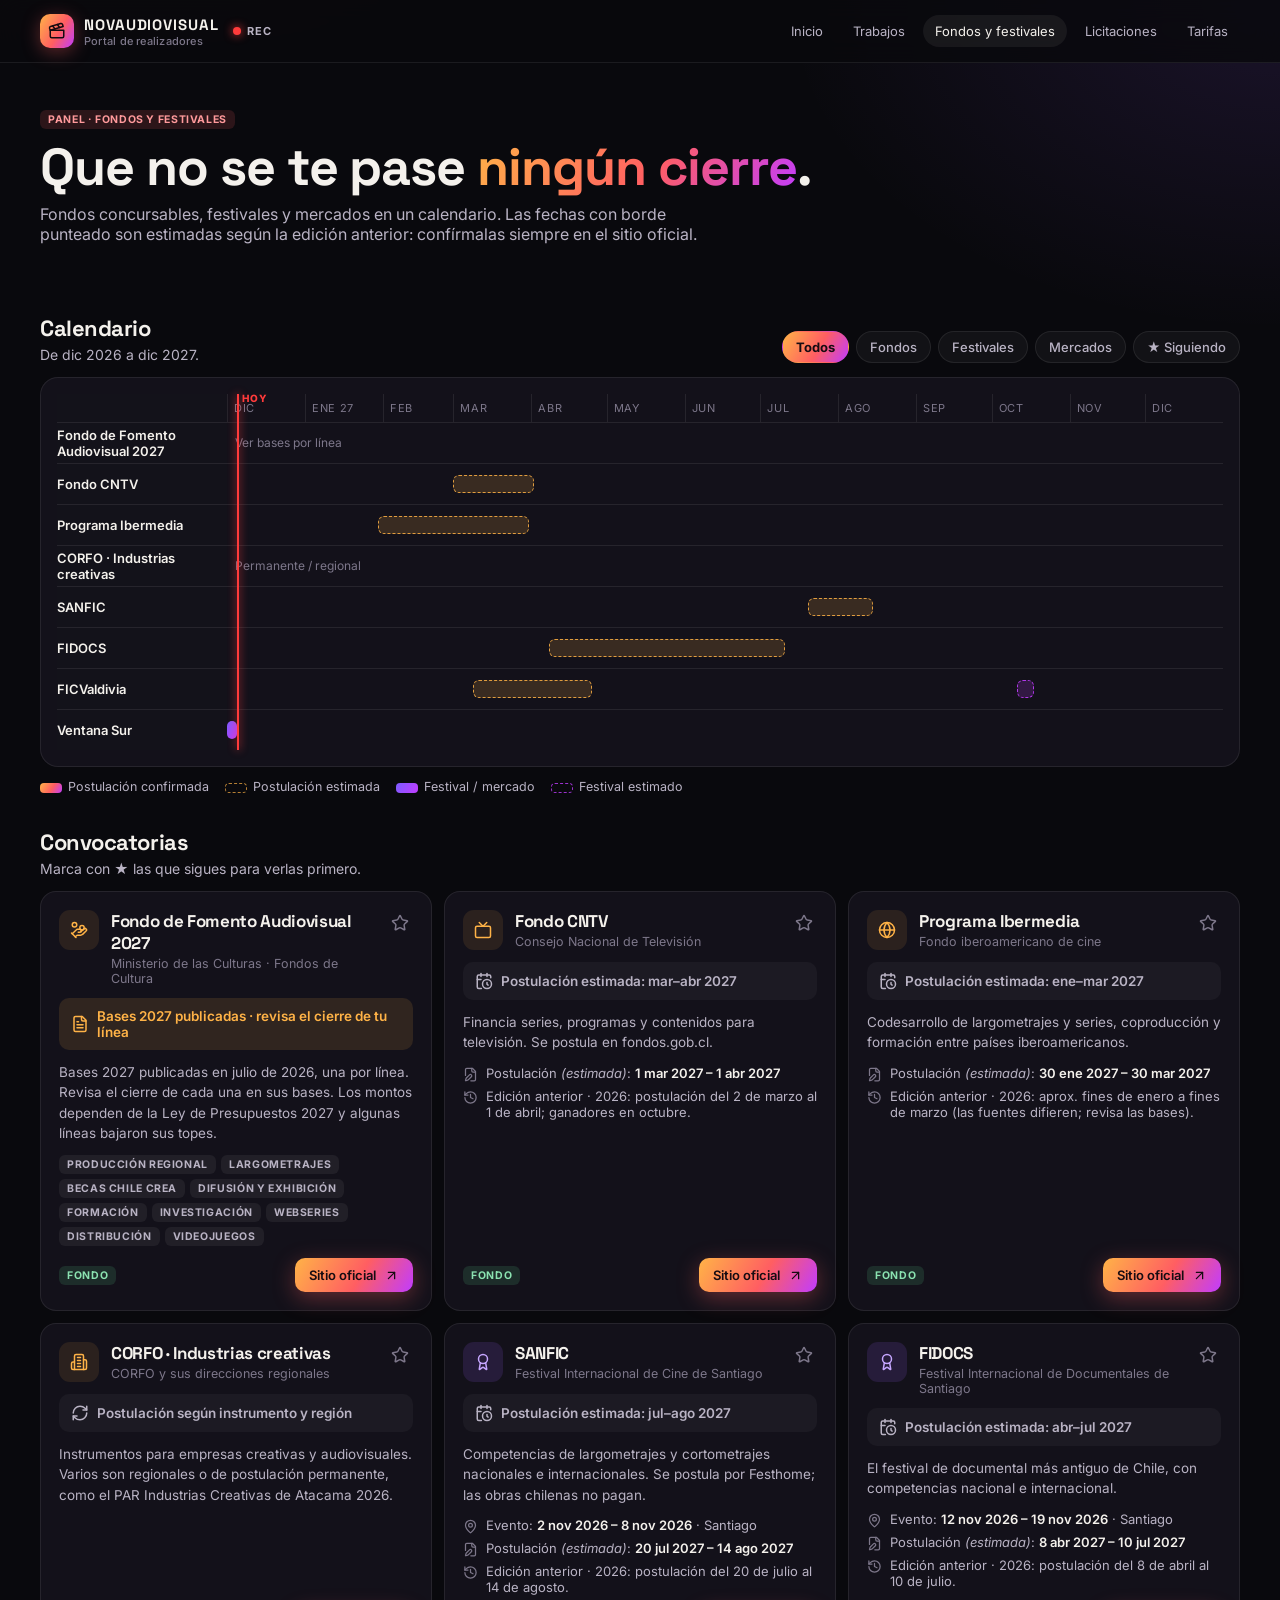
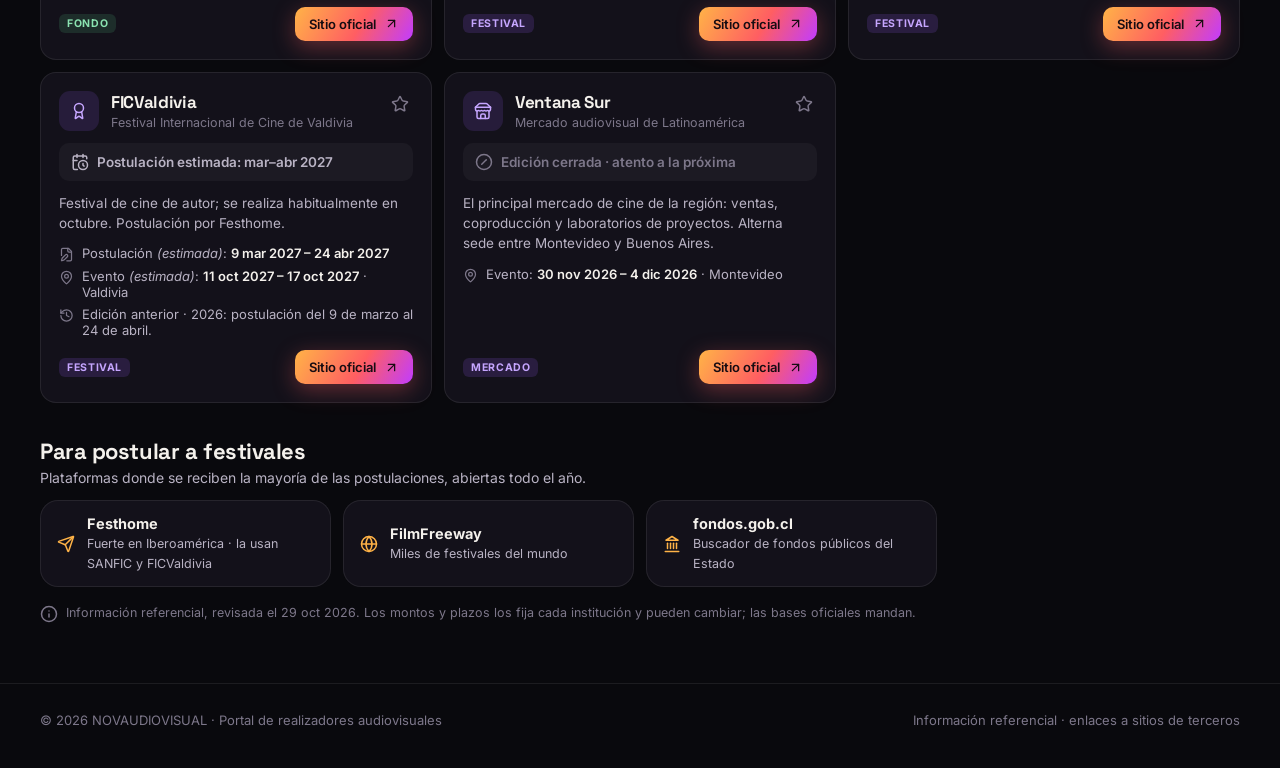
==== commit 30d871d2: "Calculadora de tarifas: presupuesto por rol, jornada y horas extra con boleta o factura Co-Authored-" ====
--- a/novaudiovisual-fondos.html
+++ b/novaudiovisual-fondos.html
@@ -122,6 +122,7 @@
       <a href="novaudiovisual-trabajos.html">Trabajos</a>
       <a href="novaudiovisual-fondos.html" class="on">Fondos y festivales</a>
       <a href="novaudiovisual-licitaciones.html">Licitaciones</a>
+      <a href="novaudiovisual-tarifas.html">Tarifas</a>
     </nav>
   </div>
 </header>
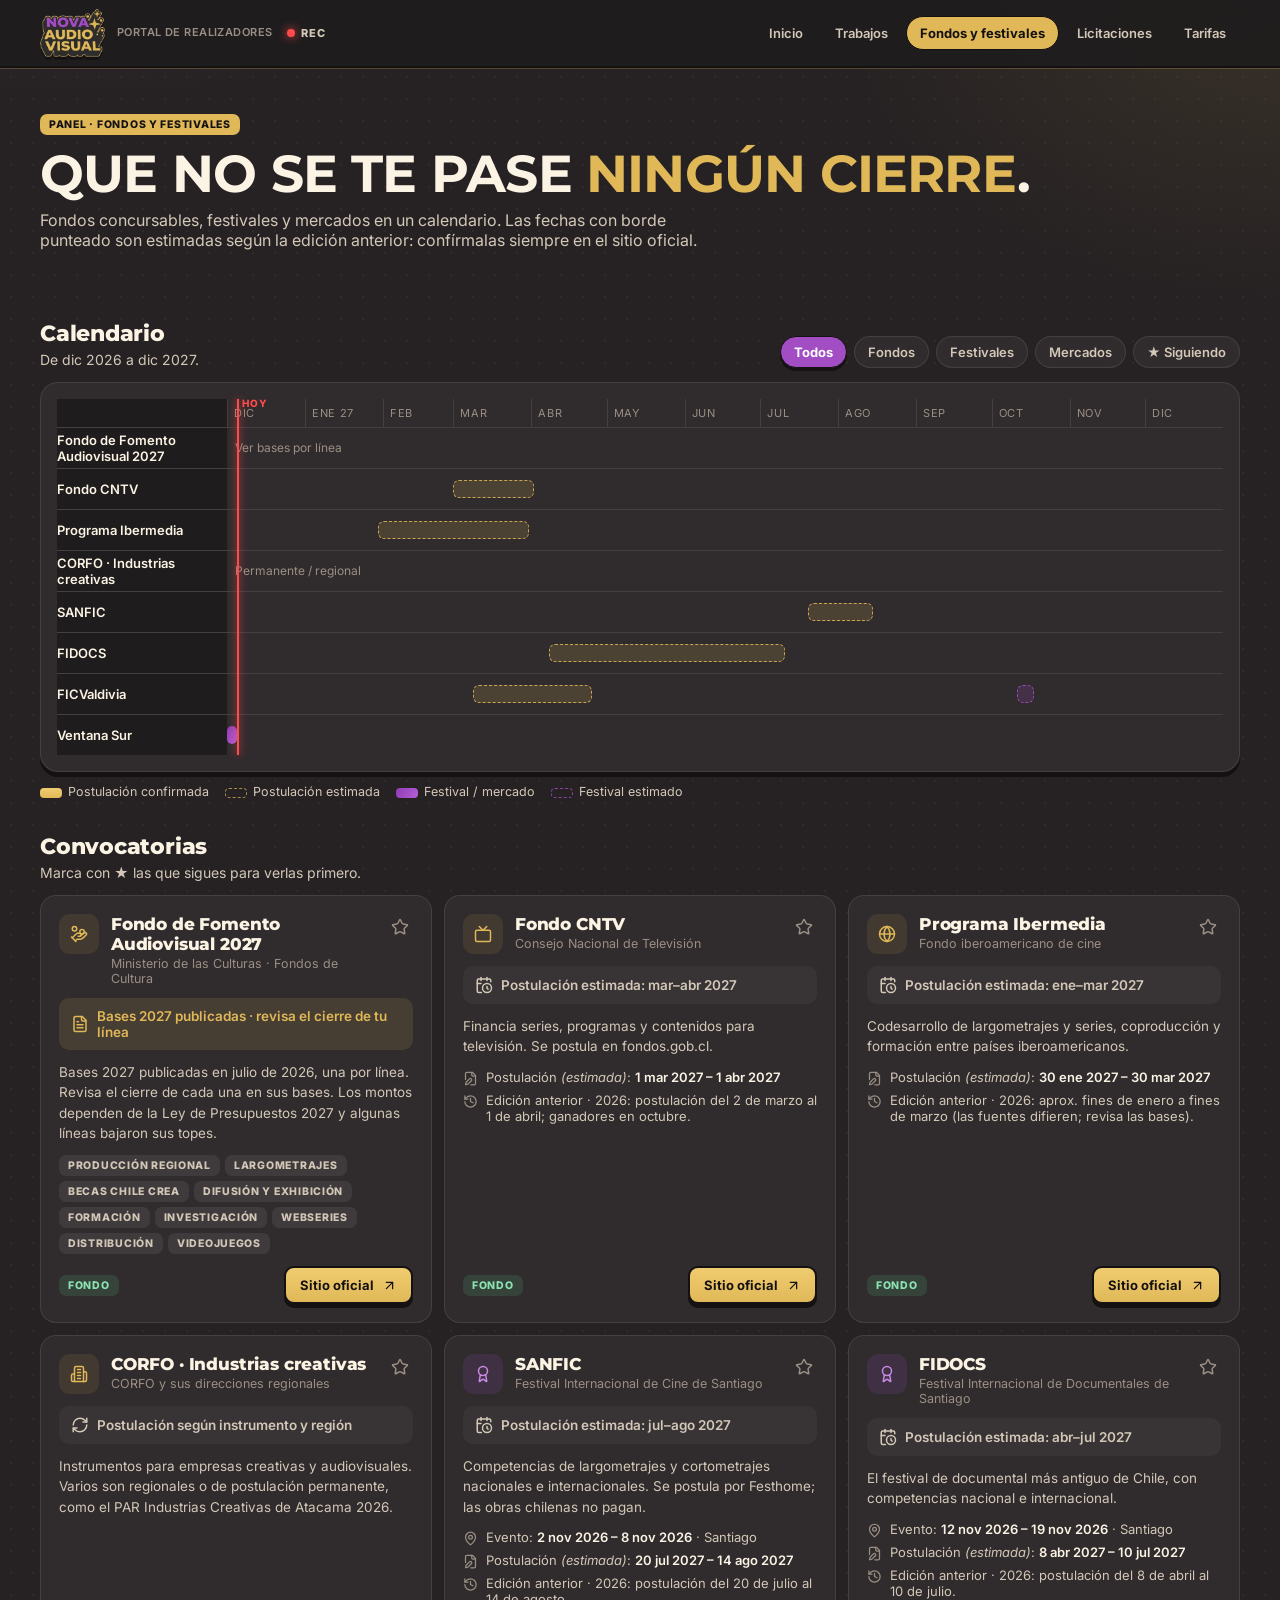
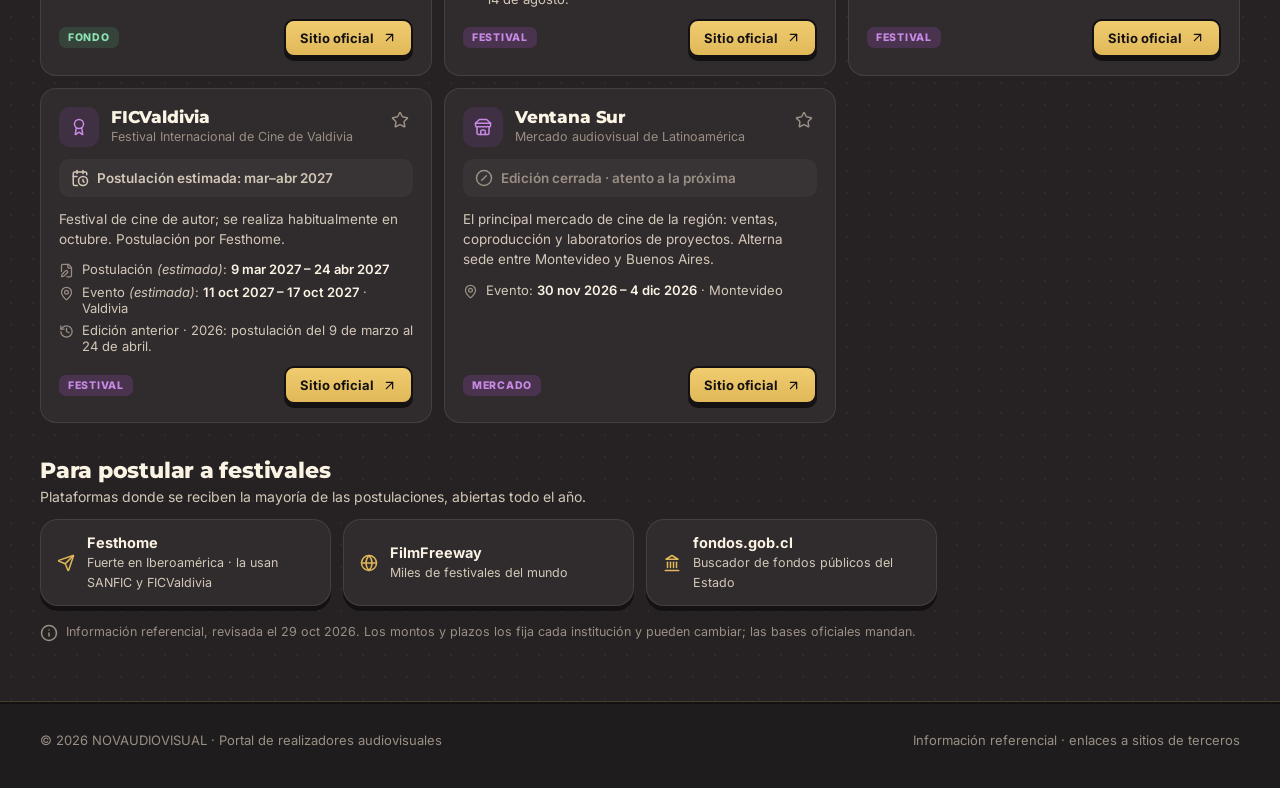
==== commit 465d7da9: "Nueva interfaz con el logo NOVA AUDIOVISUAL: morado y dorado, estilo sticker, Montserrat, íconos y o" ====
--- a/novaudiovisual-fondos.html
+++ b/novaudiovisual-fondos.html
@@ -3,7 +3,7 @@
 <head>
   <meta charset="UTF-8" />
   <meta name="viewport" content="width=device-width, initial-scale=1.0, viewport-fit=cover" />
-  <meta name="theme-color" content="#09090d" />
+  <meta name="theme-color" content="#262223" />
   <title>NOVAUDIOVISUAL · Fondos y festivales</title>
   <meta name="description" content="Calendario de fondos concursables, festivales y mercados audiovisuales: fechas de postulación confirmadas y ventanas estimadas, en un solo lugar." />
   <link rel="canonical" href="https://simonrovi-web.github.io/novaudiovisual/novaudiovisual-fondos.html" />
@@ -29,8 +29,8 @@
   <meta name="twitter:description" content="Calendario de fondos concursables, festivales y mercados audiovisuales: fechas de postulación confirmadas y ventanas estimadas, en un solo lugar." />
   <meta name="twitter:image" content="https://simonrovi-web.github.io/novaudiovisual/og-image.png" />
   <link rel="preconnect" href="https://fonts.googleapis.com" />
-  <link href="https://fonts.googleapis.com/css2?family=Inter:wght@400;500;600;700;800&family=Space+Grotesk:wght@500;600;700&display=swap" rel="stylesheet" />
-  <link rel="stylesheet" href="nova.css" />
+  <link href="https://fonts.googleapis.com/css2?family=Inter:wght@400;500;600;700;800&family=Montserrat:wght@700;800;900&display=swap" rel="stylesheet" />
+  <link rel="stylesheet" href="nova.css?v=2" />
   <script src="lucide.min.js"></script>
   <style>
     .hero{padding:44px 0 10px}
@@ -45,7 +45,7 @@
     /* próximos hitos */
     .next{display:grid; grid-template-columns:repeat(auto-fill,minmax(230px,1fr)); gap:12px; margin-top:26px}
     .hito{padding:16px; display:flex; flex-direction:column; gap:6px}
-    .hito .n{font-family:'Space Grotesk',sans-serif; font-size:34px; font-weight:700; line-height:1}
+    .hito .n{font-family:'Montserrat',sans-serif; font-size:34px; font-weight:700; line-height:1}
     .hito .n small{font-size:14px; font-weight:500; color:var(--tx2); margin-left:4px}
     .hito .t{font-weight:600}
     .hito .s{font-size:13px; color:var(--tx2)}
@@ -55,15 +55,15 @@
     .tl-in{min-width:820px; position:relative}
     .tl-row{display:grid; grid-template-columns:170px 1fr; align-items:center; min-height:40px; border-top:1px solid var(--line)}
     .tl-row.head{border-top:0; min-height:28px}
-    .tl-name{font-size:13px; font-weight:600; padding-right:10px; position:sticky; left:0; background:rgba(20,18,27,.95); z-index:2; height:100%; display:flex; align-items:center}
+    .tl-name{font-size:13px; font-weight:600; padding-right:10px; position:sticky; left:0; background:rgba(31,28,29,.95); z-index:2; height:100%; display:flex; align-items:center}
     .tl-track{position:relative; height:40px}
     .tl-months{display:grid; height:28px}
     .tl-months span{font-size:11px; color:var(--tx3); text-transform:uppercase; letter-spacing:.06em; border-left:1px solid var(--line); padding-left:6px; display:flex; align-items:center}
     .bar{position:absolute; top:11px; height:18px; border-radius:6px; min-width:6px}
     .bar.conv{background:var(--grad)}
-    .bar.evento{background:linear-gradient(120deg,#7c5cff,#c13cff)}
-    .bar.est{background:rgba(255,179,71,.16)!important; border:1.5px dashed rgba(255,179,71,.85)}
-    .bar.est.evento{background:rgba(193,60,255,.18)!important; border-color:rgba(193,60,255,.9)}
+    .bar.evento{background:linear-gradient(120deg,#8f3cb4,#b45fd8)}
+    .bar.est{background:rgba(224,184,88,.16)!important; border:1.5px dashed rgba(224,184,88,.85)}
+    .bar.est.evento{background:rgba(162,77,196,.18)!important; border-color:rgba(162,77,196,.9)}
     .today{position:absolute; top:0; bottom:0; width:2px; background:var(--rec); box-shadow:0 0 8px var(--rec); z-index:3}
     .today::after{content:'HOY'; position:absolute; top:-2px; left:5px; font-size:10px; font-weight:800; color:var(--rec); letter-spacing:.1em}
     .legend{display:flex; flex-wrap:wrap; gap:16px; font-size:12.5px; color:var(--tx2); margin-top:12px}
@@ -72,10 +72,10 @@
     /* tarjetas */
     .grid{display:grid; grid-template-columns:repeat(auto-fill,minmax(340px,1fr)); gap:12px}
     .card{display:flex; flex-direction:column; gap:12px; padding:18px; border-radius:16px; background:var(--panel); border:1px solid var(--line)}
-    .card.sigo{border-color:rgba(255,179,71,.45)}
+    .card.sigo{border-color:rgba(224,184,88,.45)}
     .card .top{display:flex; align-items:flex-start; gap:12px}
-    .card .ico{width:40px; height:40px; border-radius:11px; display:grid; place-items:center; background:rgba(255,179,71,.1); color:var(--amber); flex:none}
-    .card.festival .ico,.card.mercado .ico{background:rgba(155,92,255,.14); color:#c6a6ff}
+    .card .ico{width:40px; height:40px; border-radius:11px; display:grid; place-items:center; background:rgba(224,184,88,.1); color:var(--amber); flex:none}
+    .card.festival .ico,.card.mercado .ico{background:rgba(162,77,196,.14); color:#c98ae6}
     .card h3{margin:0; font-size:17px}
     .card .org{font-size:12.5px; color:var(--tx3); margin-top:2px}
     .star{margin-left:auto; background:none; border:0; color:var(--tx3); cursor:pointer; padding:4px; border-radius:8px}
@@ -84,7 +84,7 @@
     .star.on svg{fill:currentColor}
     .status{display:flex; align-items:center; gap:8px; font-size:13.5px; font-weight:600; padding:10px 12px; border-radius:10px; background:rgba(255,255,255,.04)}
     .status.open{background:rgba(90,210,140,.12); color:#8be3b1}
-    .status.soon{background:rgba(255,179,71,.12); color:var(--amber)}
+    .status.soon{background:rgba(224,184,88,.12); color:var(--amber)}
     .status.est{background:rgba(255,255,255,.04); color:var(--tx2)}
     .status.closed{color:var(--tx3)}
     .dates{display:grid; gap:6px; font-size:13px; color:var(--tx2); margin:0; padding:0; list-style:none}
@@ -112,10 +112,7 @@
 
 <header class="topbar">
   <div class="wrap">
-    <a class="brand" href="index.html">
-      <span class="logo"><i data-lucide="clapperboard" class="icon"></i></span>
-      <span>NOVAUDIOVISUAL<small>Portal de realizadores</small></span>
-    </a>
+    <a class="brand" href="index.html"><img src="logo-nav.webp" alt="NOVA AUDIOVISUAL" width="65" height="48"><small>Portal de realizadores</small></a>
     <span class="rec">REC</span>
     <nav>
       <a href="index.html">Inicio</a>
@@ -147,9 +144,9 @@
     <div class="glass tl"><div id="tl" class="tl-in"></div></div>
     <div class="legend">
       <span><i style="background:var(--grad)"></i>Postulación confirmada</span>
-      <span><i style="border:1.5px dashed rgba(255,179,71,.7)"></i>Postulación estimada</span>
-      <span><i style="background:linear-gradient(120deg,#7c5cff,#c13cff)"></i>Festival / mercado</span>
-      <span><i style="border:1.5px dashed rgba(193,60,255,.8)"></i>Festival estimado</span>
+      <span><i style="border:1.5px dashed rgba(224,184,88,.7)"></i>Postulación estimada</span>
+      <span><i style="background:linear-gradient(120deg,#8f3cb4,#b45fd8)"></i>Festival / mercado</span>
+      <span><i style="border:1.5px dashed rgba(162,77,196,.8)"></i>Festival estimado</span>
     </div>
   </section>
 
--- a/nova.css
+++ b/nova.css
@@ -1,66 +1,83 @@
-/* NOVAUDIOVISUAL · estilos compartidos */
+/* NOVA AUDIOVISUAL · estilos compartidos
+   Identidad tomada del logo: morado + dorado sobre carbón, estilo sticker
+   (contorno fino, sombra sólida desplazada, tipografía geométrica gruesa). */
 :root{
-  --bg:#09090d; --bg2:#111118; --panel:rgba(24,22,32,.72); --panel2:rgba(34,30,44,.85);
-  --line:rgba(255,255,255,.08); --line2:rgba(255,179,71,.35);
-  --tx:#f4f1ec; --tx2:#b9b3c4; --tx3:#7d778a;
-  --amber:#ffb347; --coral:#ff5e62; --violet:#9b5cff; --rec:#ff3b3b;
-  --grad:linear-gradient(120deg,#ffb347 0%,#ff5e62 55%,#c13cff 100%);
+  --bg:#262223; --bg2:#1f1c1d; --ink:#141112;
+  --panel:#302b2d; --panel2:#3a3437;
+  --line:rgba(255,240,215,.10); --line2:rgba(224,184,88,.75);
+  --tx:#fbf3e4; --tx2:#d3c8b8; --tx3:#9a8f84;
+  --gold:#e0b858; --gold2:#f2d488; --purple:#a24dc4; --purple2:#c98ae6;
+  /* nombres antiguos, usados por las páginas */
+  --amber:var(--gold); --violet:var(--purple); --coral:#ff6f61; --rec:#ff4b4b;
+  --grad:linear-gradient(180deg,#f0cc70 0%,#e0b858 100%);
+  --grad2:linear-gradient(135deg,#b45fd8 0%,#8f3cb4 100%);
   --r:18px;
+  --pop:0 5px 0 var(--ink);
+  --pop-lg:0 8px 0 var(--ink);
 }
 *{box-sizing:border-box}
 html,body{margin:0}
 body{
   font-family:'Inter',ui-sans-serif,system-ui,sans-serif; color:var(--tx); min-height:100vh;
   background:
-    radial-gradient(900px 500px at 10% -10%, rgba(255,94,98,.13), transparent 60%),
-    radial-gradient(900px 600px at 100% 0%, rgba(155,92,255,.12), transparent 55%),
+    radial-gradient(800px 480px at 8% -8%, rgba(162,77,196,.20), transparent 60%),
+    radial-gradient(760px 520px at 100% 0%, rgba(224,184,88,.10), transparent 58%),
+    radial-gradient(rgba(255,240,215,.045) 1.2px, transparent 1.3px) 0 0/22px 22px,
     var(--bg);
   -webkit-font-smoothing:antialiased;
 }
 a{color:inherit}
-h1,h2,h3,.display{font-family:'Space Grotesk','Inter',sans-serif; letter-spacing:-.02em}
+h1,h2,h3,.display{font-family:'Montserrat','Inter',sans-serif; font-weight:800; letter-spacing:-.01em}
+h1{font-weight:900; text-transform:uppercase; letter-spacing:-.015em}
+::selection{background:var(--purple); color:#fff}
 .wrap{max-width:1240px; margin:0 auto; padding:0 20px}
-.glass{background:var(--panel); border:1px solid var(--line); border-radius:var(--r); backdrop-filter:blur(14px) saturate(130%); -webkit-backdrop-filter:blur(14px) saturate(130%)}
-.grad-text{background:var(--grad); -webkit-background-clip:text; background-clip:text; color:transparent}
+.glass{background:var(--panel); border:1.5px solid var(--line); border-radius:var(--r); box-shadow:var(--pop)}
+.grad-text{color:var(--gold); background:none; -webkit-text-fill-color:currentColor}
+.grad-text.pu{color:var(--purple2)}
 .icon{width:18px; height:18px; flex:none}
 
 /* barra superior */
-.topbar{position:sticky; top:0; z-index:50; background:rgba(9,9,13,.82); backdrop-filter:blur(12px); -webkit-backdrop-filter:blur(12px); border-bottom:1px solid var(--line)}
-.topbar .wrap{display:flex; align-items:center; gap:14px; height:62px}
-.brand{display:flex; align-items:center; gap:10px; text-decoration:none; font-family:'Space Grotesk',sans-serif; font-weight:700; letter-spacing:.06em; font-size:15px}
-.brand .logo{width:34px; height:34px; border-radius:10px; display:grid; place-items:center; background:var(--grad); color:#140b10; box-shadow:0 4px 18px rgba(255,94,98,.35)}
-.brand small{display:block; font-family:'Inter'; font-weight:500; letter-spacing:.02em; font-size:11px; color:var(--tx3)}
-.rec{display:inline-flex; align-items:center; gap:6px; font-size:11px; font-weight:700; letter-spacing:.12em; color:var(--tx2)}
+.topbar{position:sticky; top:0; z-index:50; background:rgba(31,28,29,.9); backdrop-filter:blur(12px); -webkit-backdrop-filter:blur(12px); border-bottom:2px solid var(--ink); box-shadow:0 1px 0 rgba(224,184,88,.25)}
+.topbar .wrap{display:flex; align-items:center; gap:14px; height:66px}
+.brand{display:flex; align-items:center; gap:12px; text-decoration:none}
+.brand img{height:48px; width:auto; display:block; filter:drop-shadow(0 3px 0 var(--ink)); transition:transform .2s}
+.brand:hover img{transform:rotate(-3deg) scale(1.04)}
+.brand small{font:600 11px/1.25 'Inter'; letter-spacing:.04em; text-transform:uppercase; color:var(--tx3)}
+.rec{display:inline-flex; align-items:center; gap:6px; font-size:11px; font-weight:800; letter-spacing:.12em; color:var(--tx2)}
 .rec::before{content:''; width:8px; height:8px; border-radius:50%; background:var(--rec); box-shadow:0 0 10px var(--rec); animation:blink 1.4s steps(2) infinite}
 @keyframes blink{50%{opacity:.25}}
-.topbar nav{margin-left:auto; display:flex; gap:6px}
-.topbar nav a{font-size:13px; color:var(--tx2); text-decoration:none; padding:8px 12px; border-radius:999px}
-.topbar nav a:hover,.topbar nav a.on{color:var(--tx); background:rgba(255,255,255,.06)}
+.topbar nav{margin-left:auto; display:flex; gap:4px}
+.topbar nav a{font:600 13px 'Inter'; color:var(--tx2); text-decoration:none; padding:8px 13px; border-radius:999px; border:1.5px solid transparent}
+.topbar nav a:hover{color:var(--tx); background:rgba(255,255,255,.05)}
+.topbar nav a.on{color:var(--ink); background:var(--gold); border-color:var(--ink); font-weight:700}
 
 /* botones y chips */
-.btn{display:inline-flex; align-items:center; justify-content:center; gap:8px; border:0; cursor:pointer; font:600 14px 'Inter'; padding:12px 20px; border-radius:12px; text-decoration:none; transition:transform .12s, box-shadow .2s, background .2s}
-.btn:active{transform:scale(.97)}
-.btn-main{background:var(--grad); color:#170c12; box-shadow:0 6px 22px rgba(255,94,98,.35)}
-.btn-main:hover{box-shadow:0 8px 28px rgba(255,94,98,.5)}
-.btn-ghost{background:rgba(255,255,255,.05); color:var(--tx); border:1px solid var(--line)}
-.btn-ghost:hover{border-color:var(--line2)}
-.chip{display:inline-flex; align-items:center; gap:6px; padding:7px 13px; border-radius:999px; font-size:13px; font-weight:500; color:var(--tx2); background:rgba(255,255,255,.04); border:1px solid var(--line); cursor:pointer; white-space:nowrap; transition:all .15s; font-family:inherit}
-.chip:hover{color:var(--tx); border-color:rgba(255,255,255,.2)}
-.chip.on{color:#170c12; background:var(--grad); border-color:transparent; font-weight:700}
-.tag{display:inline-block; font-size:10.5px; font-weight:700; letter-spacing:.06em; text-transform:uppercase; padding:3px 8px; border-radius:6px; background:rgba(255,255,255,.06); color:var(--tx2)}
-.tag.cl{background:rgba(255,94,98,.14); color:#ff9a9c}
-.tag.free{background:rgba(155,92,255,.16); color:#c6a6ff}
+.btn{display:inline-flex; align-items:center; justify-content:center; gap:8px; border:2px solid var(--ink); cursor:pointer; font:700 14px 'Inter'; padding:11px 20px; border-radius:12px; text-decoration:none; transition:transform .12s, box-shadow .12s, background .2s; box-shadow:0 4px 0 var(--ink)}
+.btn:hover{transform:translateY(-1px); box-shadow:0 5px 0 var(--ink)}
+.btn:active{transform:translateY(3px); box-shadow:0 1px 0 var(--ink)}
+.btn-main{background:var(--grad); color:var(--ink)}
+.btn-alt{background:var(--grad2); color:#fff}
+.btn-ghost{background:var(--panel2); color:var(--tx); border-color:var(--ink)}
+.btn-ghost:hover{background:#443d40}
+.chip{display:inline-flex; align-items:center; gap:6px; padding:7px 13px; border-radius:999px; font-size:13px; font-weight:600; color:var(--tx2); background:var(--panel); border:1.5px solid var(--line); cursor:pointer; white-space:nowrap; transition:all .15s; font-family:inherit}
+.chip:hover{color:var(--tx); border-color:rgba(224,184,88,.5)}
+.chip.on{color:#fff; background:var(--purple); border-color:var(--ink); font-weight:700; box-shadow:0 3px 0 var(--ink)}
+.tag{display:inline-block; font-size:10.5px; font-weight:800; letter-spacing:.07em; text-transform:uppercase; padding:4px 9px; border-radius:7px; background:rgba(255,255,255,.07); color:var(--tx2)}
+.tag.cl{background:var(--gold); color:var(--ink)}
+.tag.free{background:rgba(162,77,196,.22); color:var(--purple2)}
 .tag.int{background:rgba(80,180,255,.14); color:#8fd0ff}
 .tag.gob{background:rgba(90,210,140,.14); color:#8be3b1}
 
-input,select{font:inherit; color:var(--tx); background:rgba(0,0,0,.35); border:1px solid var(--line); border-radius:12px; padding:12px 14px; outline:none; width:100%}
-input:focus,select:focus{border-color:var(--line2); box-shadow:0 0 0 3px rgba(255,179,71,.12)}
-select option{background:#16141d}
+input,select,textarea{font:inherit; color:var(--tx); background:var(--bg2); border:1.5px solid var(--line); border-radius:12px; padding:12px 14px; outline:none; width:100%}
+input:focus,select:focus,textarea:focus{border-color:var(--gold); box-shadow:0 0 0 3px rgba(224,184,88,.18)}
+select option{background:#211e1f}
+input[type=checkbox],input[type=radio]{accent-color:var(--purple)}
 
-footer.foot{border-top:1px solid var(--line); margin-top:60px; padding:28px 0 40px; color:var(--tx3); font-size:13px}
+footer.foot{border-top:2px solid var(--ink); box-shadow:0 -1px 0 rgba(224,184,88,.18); margin-top:60px; padding:28px 0 40px; color:var(--tx3); font-size:13px; background:var(--bg2)}
 footer.foot .wrap{display:flex; flex-wrap:wrap; gap:10px 24px; justify-content:space-between}
 
 @media (max-width:720px){
   .topbar nav{display:none}
   .wrap{padding:0 16px}
+  .brand img{height:42px}
 }
